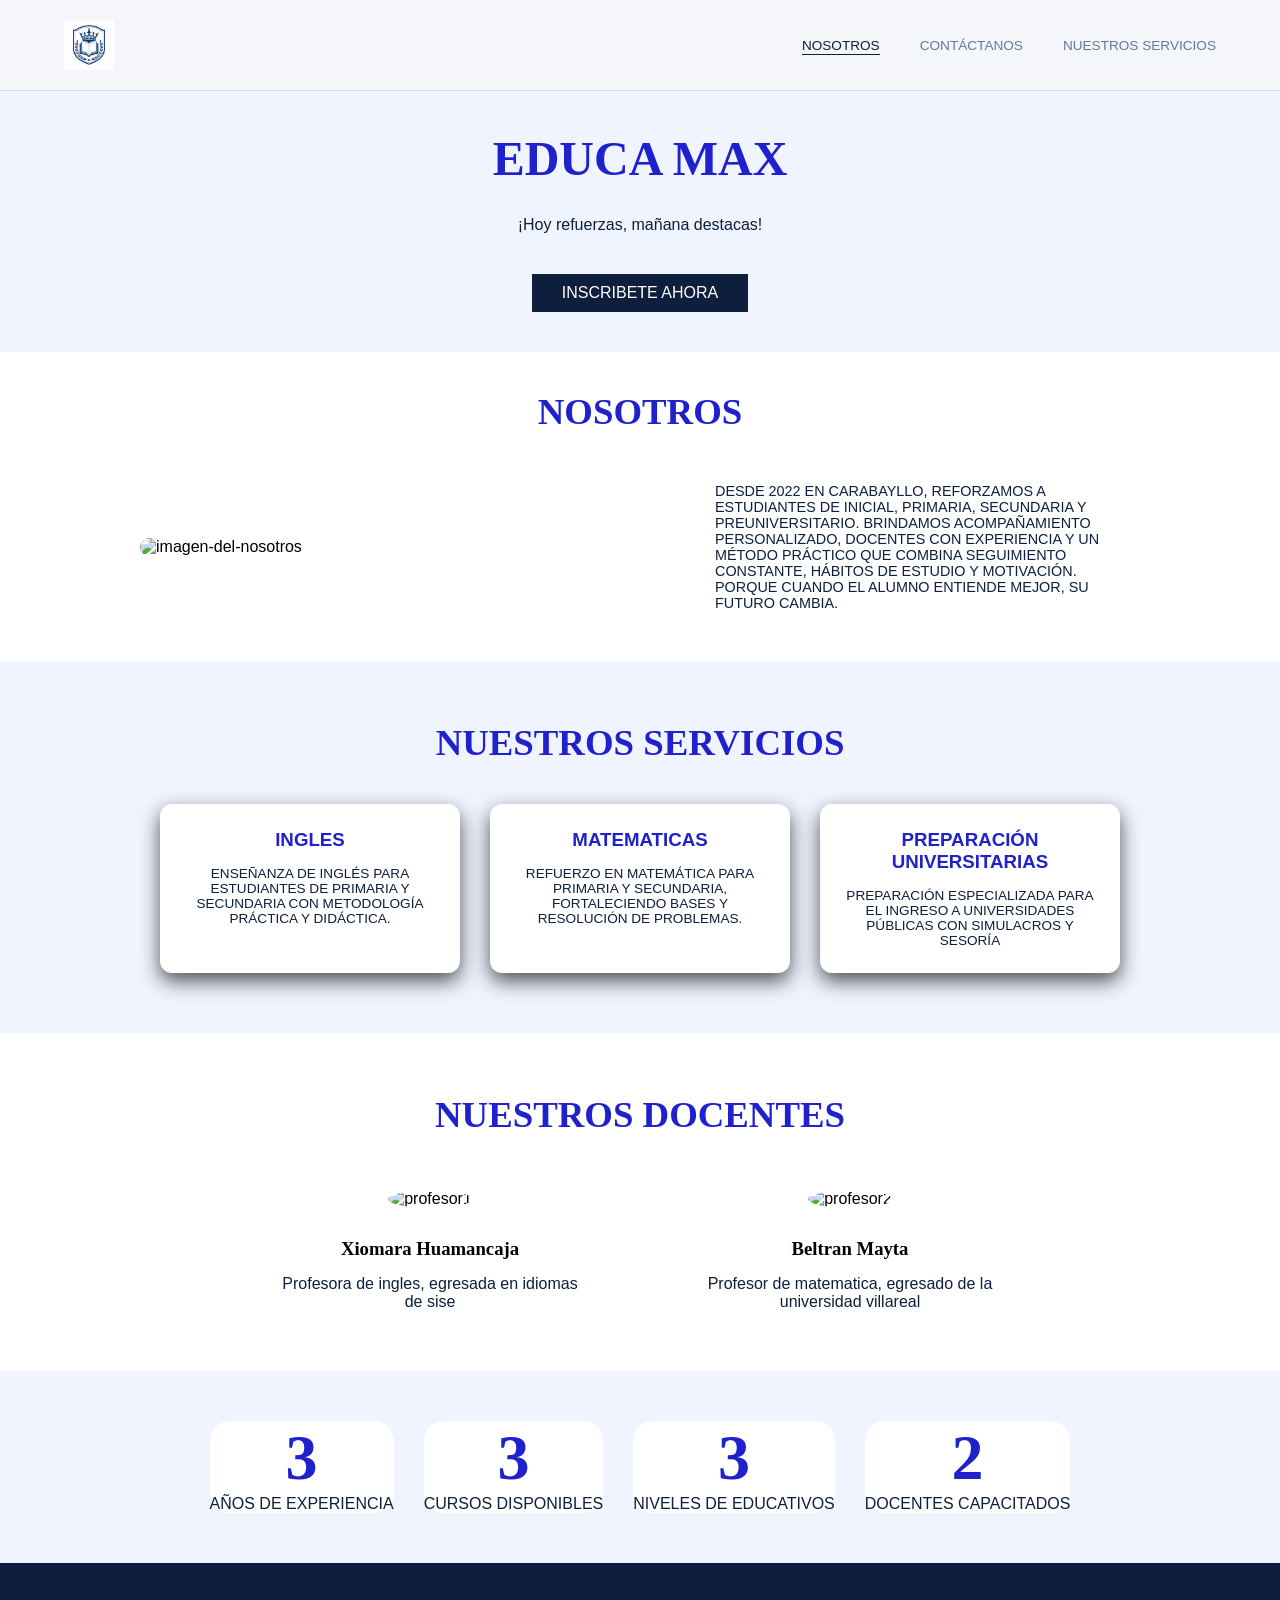
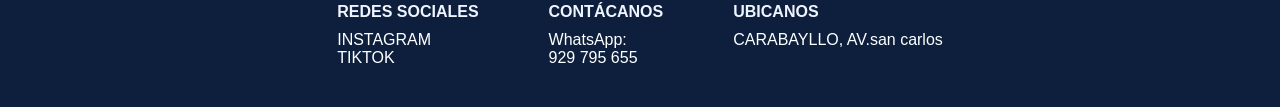
==== index.html @ 858d0cd1 "Add files via upload" ====
<!DOCTYPE html>
<html lang="en">

<head>
    <meta charset="UTF-8">
    <meta name="viewport" content="width=device-width, initial-scale=1.0">
    <title>Emprendimiento</title>
    <link rel="stylesheet" href="index.css">
</head>

<body>
    <nav class="navegador">
        <div class="logo">
            <img src="ChatGPT Image 6 may 2026, 01_27_05 p.m..png" alt="logo-del-nav">
        </div>

        <div class="textonav">
            <ul>
                <li ><a href="index.html" class="activo">NOSOTROS</a></li>
                <li><a href="contactanos.html">CONTÁCTANOS</a></li>
                <li><a href="#servicios">NUESTROS SERVICIOS</a></li>
            </ul>
        </div>
    </nav>
    <main>
        <section class="titulo">
            <h1> EDUCA MAX </h1>
            <p>¡Hoy refuerzas, mañana destacas! </p>
            <a  href="https://forms.gle/2cbBLd8AfE26QfZe9" target="_blank" class="btn-primario">INSCRIBETE AHORA</a>
        </section>

        <section class="nosotros">
            <h2>NOSOTROS</h2>
            <div class="contenido-nosotros">
                <div class="imagen">
                    <img src="Gemini_Generated_Image_fj6a4gfj6a4gfj6a.png" alt="imagen-del-nosotros">
                </div>
                <div class="texto">
                    <p> DESDE 2022 EN CARABAYLLO, REFORZAMOS A ESTUDIANTES DE
                        INICIAL, PRIMARIA, SECUNDARIA Y PREUNIVERSITARIO.
                        BRINDAMOS ACOMPAÑAMIENTO PERSONALIZADO, DOCENTES
                        CON EXPERIENCIA Y UN MÉTODO PRÁCTICO QUE COMBINA
                        SEGUIMIENTO CONSTANTE, HÁBITOS DE ESTUDIO Y
                        MOTIVACIÓN. PORQUE CUANDO EL ALUMNO ENTIENDE MEJOR, SU
                        FUTURO CAMBIA.
                    </p>
                </div>
            </div>
        </section>

        <section id="servicios">
            <h2> NUESTROS SERVICIOS</h2>

            <div class="cards">
                <div class="card">
                    <h3>INGLES</h3>
                    <p>ENSEÑANZA DE INGLÉS PARA ESTUDIANTES DE PRIMARIA Y SECUNDARIA CON METODOLOGÍA PRÁCTICA Y
                        DIDÁCTICA.
                    </p>

                </div>

                <div class="card">
                    <h3>MATEMATICAS</h3>
                    <p>REFUERZO EN MATEMÁTICA PARA PRIMARIA Y SECUNDARIA, FORTALECIENDO BASES Y RESOLUCIÓN DE PROBLEMAS.
                    </p>

                </div>

                <div class="card">
                    <h3>PREPARACIÓN UNIVERSITARIAS</h3>
                    <p>
                        PREPARACIÓN ESPECIALIZADA PARA EL INGRESO A UNIVERSIDADES PÚBLICAS CON SIMULACROS Y SESORÍA
                    </p>
                </div>

            </div>
        </section>

        <section id="docentes">
            <h2>NUESTROS DOCENTES</h2>
            <div class="cuadros">
                <div class="profe">

                    <img src="Gemini_Generated_Image_xz8tyxxz8tyxxz8t.png
                    " alt="profesor1">
                    <h3>Xiomara Huamancaja</h3>
                    <P> Profesora de ingles, egresada en idiomas de sise</P>
                </div>

                <div class="profe">

                    <img src="Gemini_Generated_Image_eztgezeztgezeztg.png" alt="profesor2">
                    <h3> Beltran Mayta </h3>
                    <p> Profesor de matematica, egresado de la universidad villareal</p>
                </div>
            </div>
        </section>

        <section class="call-action">
            <div class="llamado">
                <h2> 3 </h2>
                <p>
                    AÑOS DE EXPERIENCIA
                </p>
            </div>
            <div class="llamado">
                <h2>3 </h2>
                <p>
                    CURSOS DISPONIBLES
                </p>
            </div>
            <div class="llamado">
                <h2>3</h2>
                <p>
                    NIVELES DE EDUCATIVOS
                </p>
            </div>
            <div class="llamado">
                <h2>2 </h2>
                <p>
                    DOCENTES CAPACITADOS
                </p>
            </div>
        </section>
    </main>

    <footer>
        <div class="colum">
            <h4>REDES SOCIALES</h4>
            <ul>
                <li> <a href="">INSTAGRAM</a></li>
                <li> <a href=""> TIKTOK</a></li>
            </ul>
        </div>

        <div class="colum">
            <h4>CONTÁCANOS</h4>
            <p> WhatsApp:</p>
            <a href="https://wa.me/51929795655"> 929 795 655</a>
        </div>

        <div class="colum">
            <h4>UBICANOS</h4>
            <p>CARABAYLLO, AV.san carlos</p>
        </div>

    </footer>
</body>

</html>
---- index.css ----
:root {
    --color-primario: #1f21cc;
    --color-texto: #0d1f3c;
    --color-fondo-general: #ffffff;
    --color-fondo-alterno: #f0f4ff;
    --tamaño-titulo-seccion: 2.3rem;
    --fuente-titulo: 'Cormorant Garamond', serif;
    --fuente-cuerpo: 'DM Sans', sans-serif;
}

* {
    margin: 0;
    padding: 0;
    box-sizing: border-box;
}

body {
    background-color: var(--color-fondo-general);
    font-family: 'Segoe UI', Tahoma, Geneva, Verdana, sans-serif;

}

/* ============================================================
   NAVEGACIÓN
   ============================================================ */
.navegador {
    display: flex;
    align-items: center;
    justify-content: space-between;
    padding: 1.25rem 4rem;
    border-bottom: 1px solid #d0d9e8;
    background-color: #f4f6f9;
}

.logo img {

    height: 50px;
    width: auto;
    display: block;
}

.textonav ul {
    display: flex;
    gap: 2.5rem;
    list-style: none;
}

.textonav a {
    text-decoration: none;
    color: #6278a0;
    font-size: 0.85rem;
    font-family: var(--fuente-cuerpo);
    font-weight: 400;
}

.textonav a::after {
    content: '';
    display: block;
    height: 1px;
    background-color: var(--color-texto);
    width: 0;
    transition: width 0.3s ease;
}

.textonav a:hover::after {
    width: 100%;
}

.textonav a.activo {
    color: var(--color-texto);
}

.textonav a.activo::after {
    width: 100%;
}

/* ============================================================
   titulo:educamax
   ============================================================ */
.titulo {
    display: flex;
    flex-direction: column;
    align-items: center;
    text-align: center;
    padding: 40px 10px;
    background-color: var(--color-fondo-alterno);


}

.titulo h1 {
    color: var(--color-primario);
    font-family: var(--fuente-titulo);
    text-align: center;
    margin-bottom: 20px;
    font-size: 3rem;

}

.titulo p {
    text-align: center;
    color: var(--color-texto);
    padding: 10px;
    font-family: var(--fuente-cuerpo);
}


.btn-primario {
    margin-top: 30px;
    text-decoration: none;
    padding: 10px 30px;
    border: none;
    color: rgb(255, 255, 255);
    background-color: #0d1f3c;
    cursor: pointer;
    transition: all 0.3s ease;
}

.btn-primario:hover {
    background: transparent;
    color: var(--color-texto);
    border: 1px solid var(--color-texto);
}


/* ============================================================
   seccion: nosotros
   ============================================================ */
.nosotros h2 {
    color: var(--color-primario);
    font-size: var(--tamaño-titulo-seccion);
    text-align: center;
    font-family: var(--fuente-titulo);
    margin-top: 3%;
}

.contenido-nosotros {
    display: flex;
    align-items: center;
    justify-content: space-between;
    gap: 15%;
    padding: 50px;
    max-width: 1100px;
    margin: 0 auto;
}

.imagen {
    flex: 1;
}

.imagen img {
    width: 100%;
    height: auto;
    max-height: 450px;
    object-fit: cover;
    border-radius: 10px;
}

.texto {
    flex: 1;
    font-family: 'DM Sans', sans-serif;
}



.texto p {
    font-size: 1rem;
    font-family: 'DM Sans', sans-serif;
    font-size: 0.9rem;
    color: var(--color-texto);

}

@media (max-width:768px) {
    .contenido-nosotros {
        flex-direction: column;
        margin-top: auto;
    }

    .texto {
        margin-top: 40px;
    }

}

/* ============================================================
   cartas
   ============================================================ */
#servicios {
    padding: 60px 40px;
    text-align: center;
    background-color: var(--color-fondo-alterno);

}

#servicios h2 {
    color: var(--color-primario);
    font-size: var(--tamaño-titulo-seccion);
    font-family: var(--fuente-titulo);
}

.cards {
    display: flex;
    gap: 30px;
    justify-content: center;
    margin-top: 40px;
}

.card {
    background-color: var(--color-fondo-general);
    width: 300px;
    padding: 25px;
    border-radius: 12px;
    box-shadow: 0 8px 20px rgba(0, 0, 0, 0.671);
    transition: transform 0.3s;
}

.card:hover {
    transform: translateY(-10px);
}

.card h3 {
    color: var(--color-primario);
    margin-bottom: 15px;
}

.card p {
    color: var(--color-texto);
    font-size: 0.85rem;
}

/* ============================================================
   profesores
   ============================================================ */
#docentes {

    text-align: center;
    padding: 60px 40px;
}

#docentes h2 {
    color: var(--color-primario);
    font-size: var(--tamaño-titulo-seccion);
    font-family: var(--fuente-titulo);
}

.cuadros {
    display: flex;
    justify-content: center;
    text-align: center;
    margin-top: 2%;
    gap: 10%;
}

.profe {
    text-align: center;
    width: 300px;
}

.profe h3 {
    border-radius: 20px;
    font-family: var(--fuente-titulo);
    margin-top: 30px;
}

.profe img {
    border-radius: 50%;
    width: 300px;
    height: 300px;
    object-fit: cover;
    margin-top: 30px;
}

.profe p {
    color: var(--color-texto);
    margin-top: 15px;
    text-align: center;
    font-family: var(--fuente-cuerpo);
}

/* ============================================================
   call action
   ============================================================ */

.call-action {
    display: flex;
    justify-content: center;
    gap: 30px;
    text-align: center;
    background-color: var(--color-fondo-alterno);
    padding: 50PX;
}

.llamado {
    background-color: var(--color-fondo-general);
    border-radius: 20px;
}

.llamado h2 {
    color: var(--color-primario);
    font-size: 4rem;
    font-family: var(--fuente-titulo);
}

.llamado p {
    color: var(--color-texto);
    font-family: var(--fuente-cuerpo);
}

/* ============================================================
   footer
   ============================================================ */

footer {
    display: flex;
    gap: 50px;
    justify-content: center;
    background-color: #0d1f3c;
    padding: 30px;

}

.colum {
    margin: 10px;
}

.colum h4 {
    margin-bottom: 10px;
    color: var(--color-fondo-alterno);
}

.colum a {
    text-decoration: none;
    color: white;
}

.colum ul {
    list-style: none;
}

.colum p {
    color: white;
}



/* ============================================================
   responsive
   ============================================================ */
@media(max-width:768px) {
    .cards {
        flex-direction: column;
    }

    .card {
        width: 100%;

    }

    .navegador {
        flex-direction: column;

    }

    .textonav ul {
        flex-direction: column;
        text-align: center;
        padding: 10px;
        gap: 1.5rem;
    }

    .cuadros {
        flex-direction: column;
    }

}
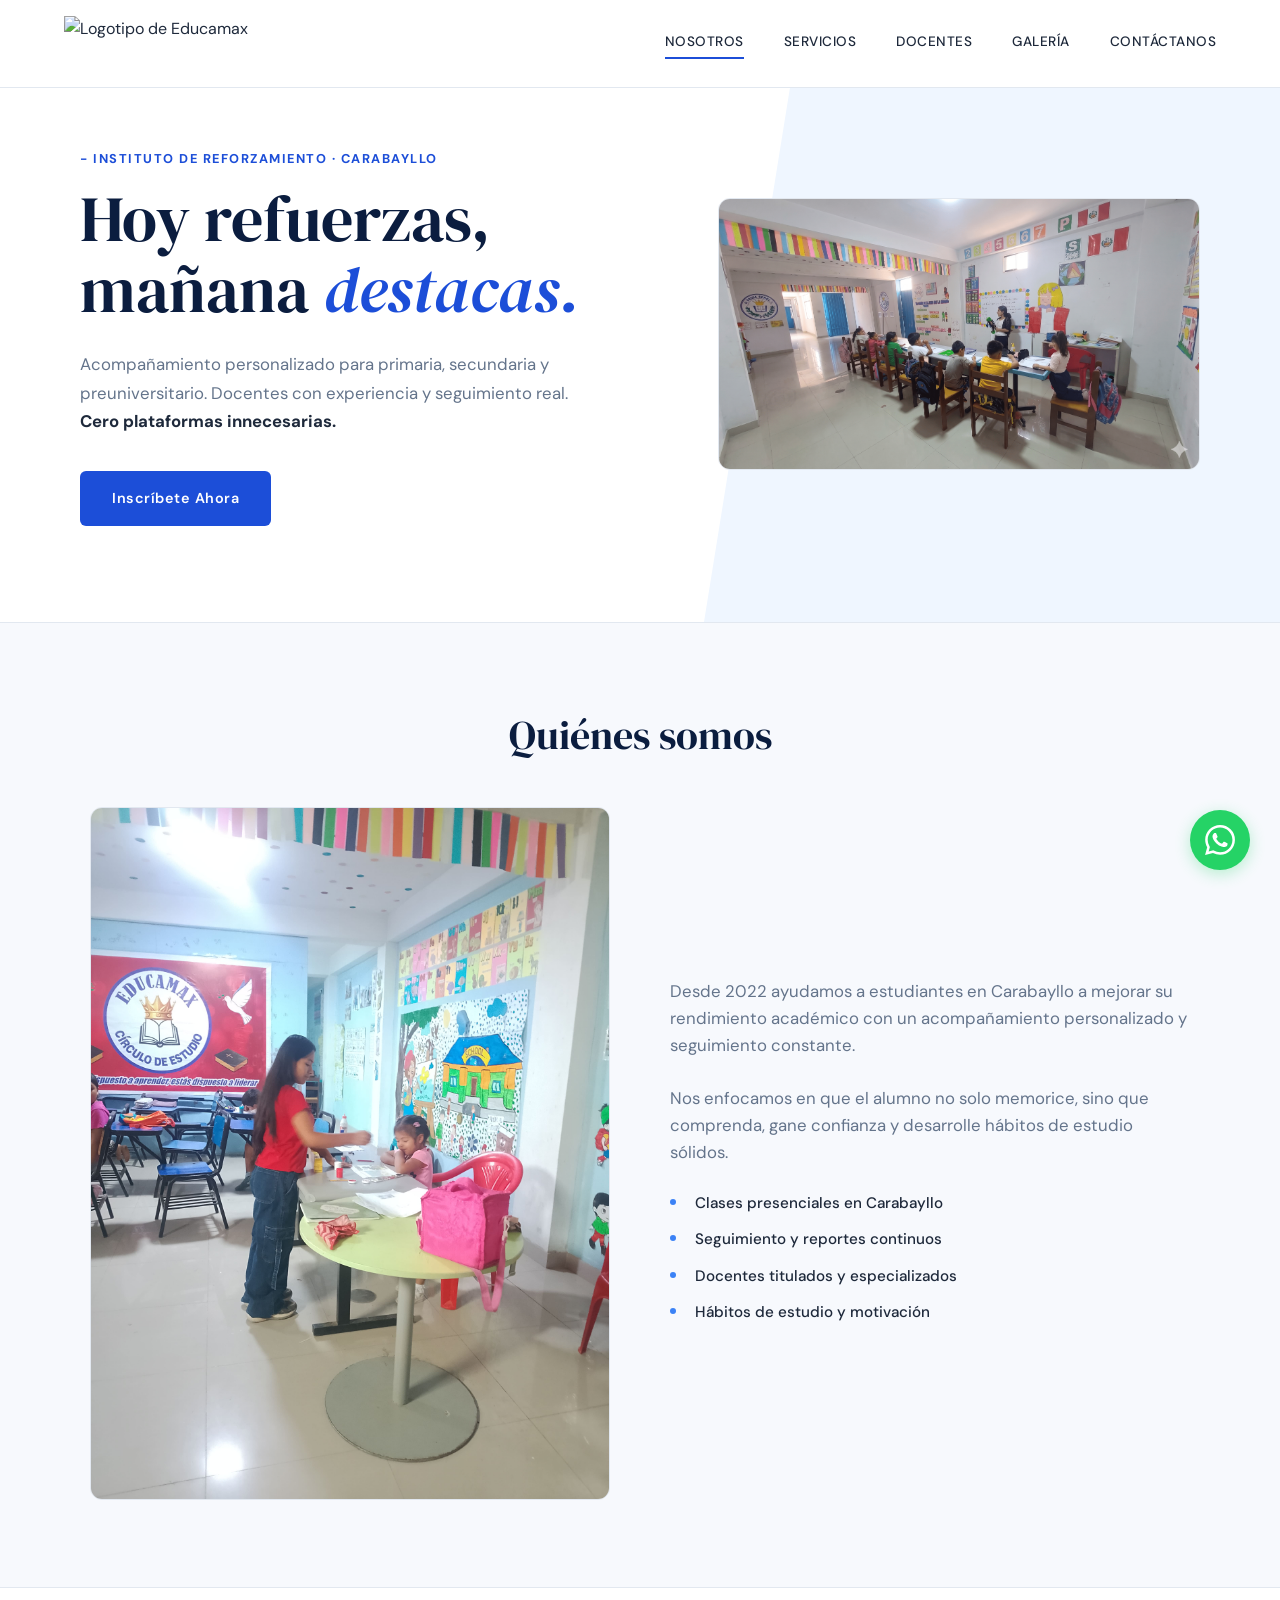
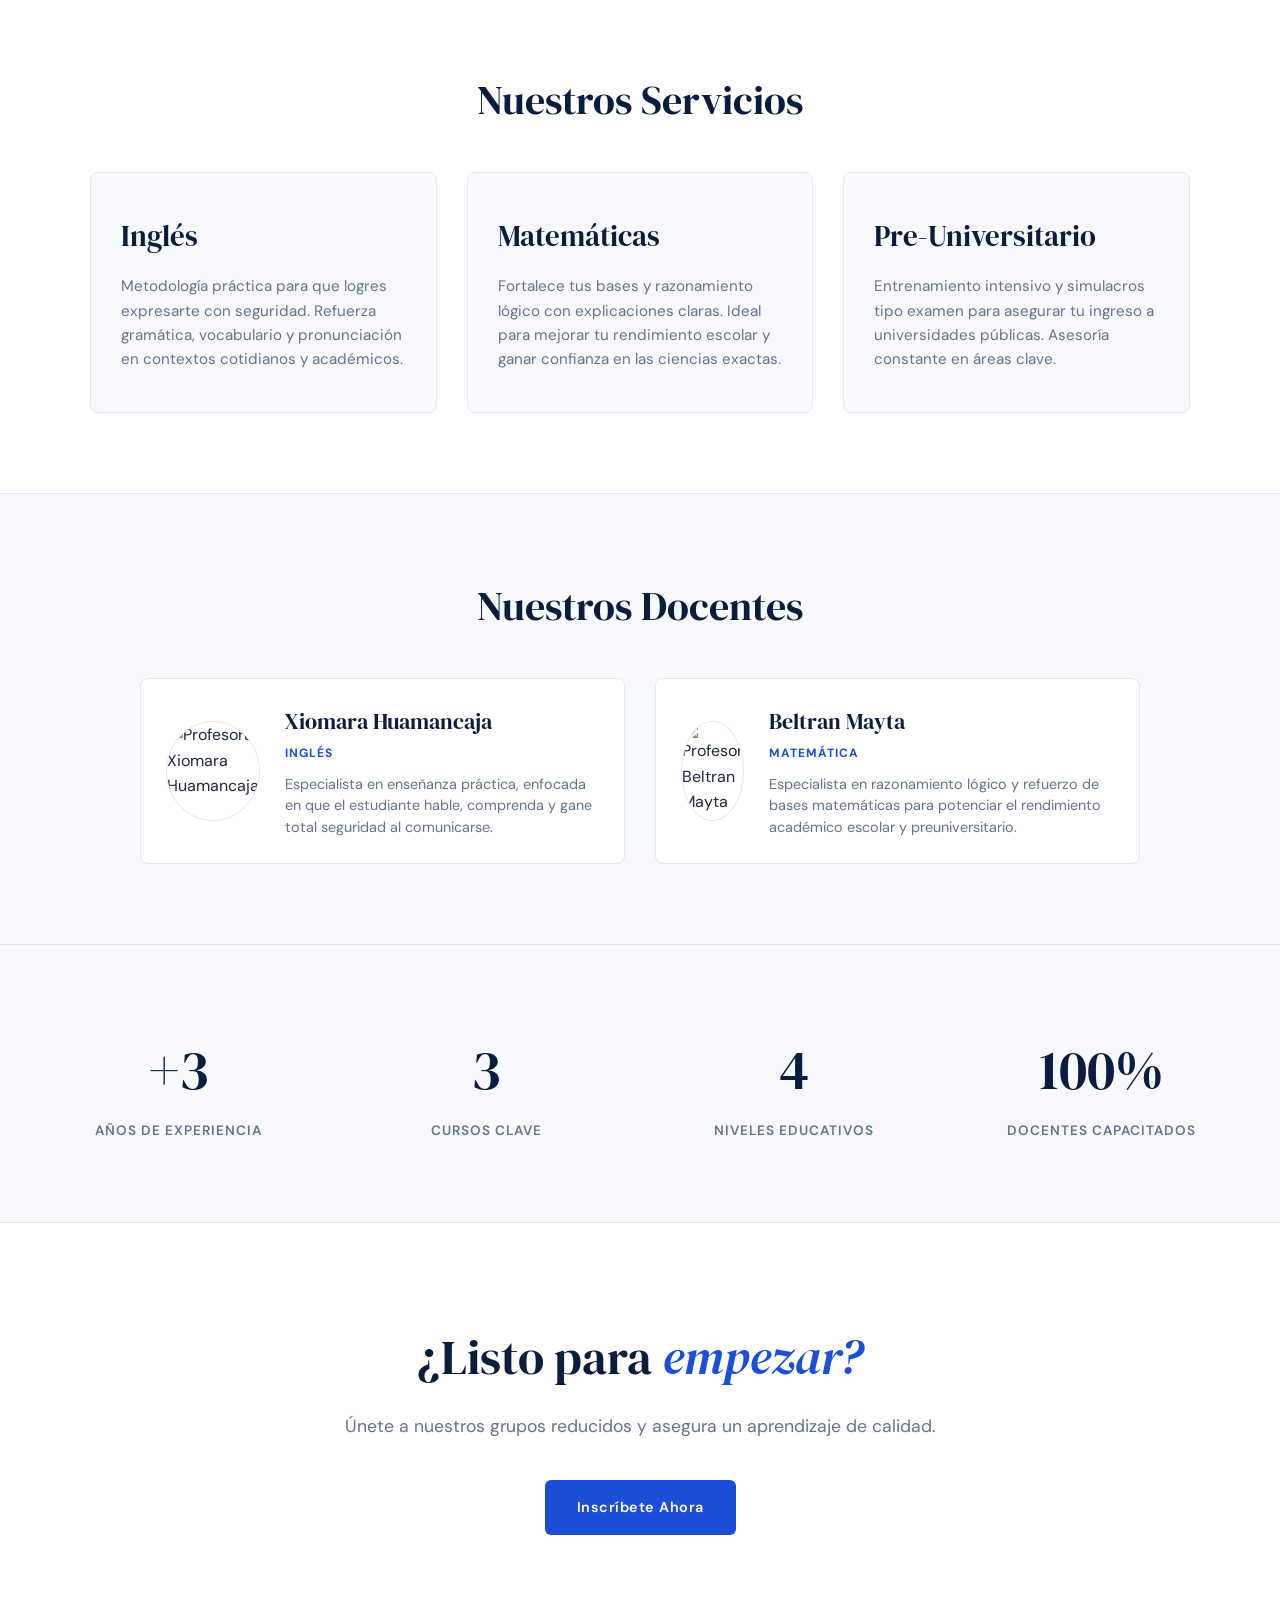
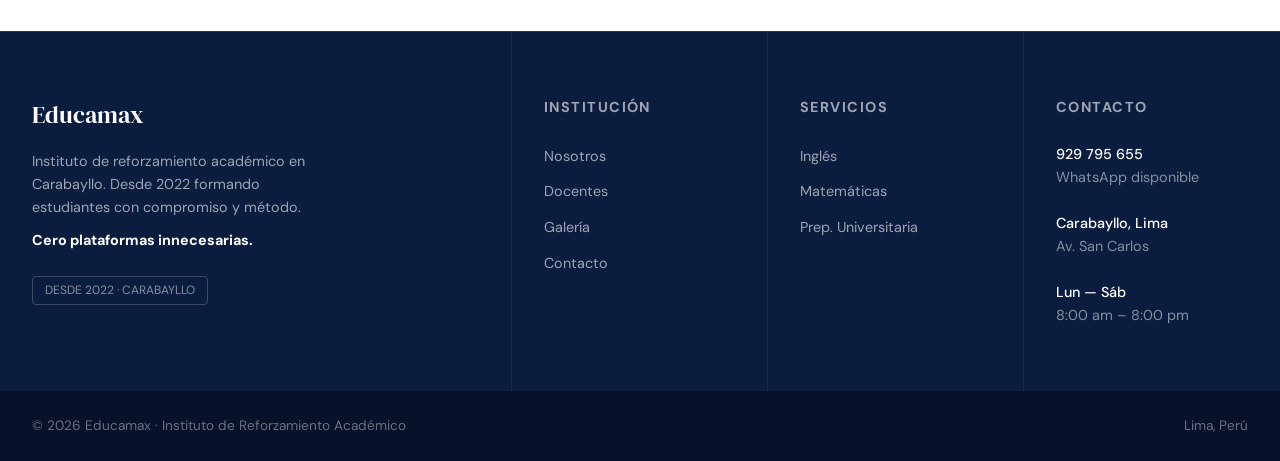
==== commit a125837e: "Add files via upload" ====
--- a/index.html
+++ b/index.html
@@ -1,151 +1,200 @@
 <!DOCTYPE html>
-<html lang="en">
+<html lang="es">
 
 <head>
     <meta charset="UTF-8">
     <meta name="viewport" content="width=device-width, initial-scale=1.0">
-    <title>Emprendimiento</title>
+    <title>Refuerzo Académico en Carabayllo | EDUCAMAX</title>
+    <meta name="description" content="Centro de refuerzo académico en Carabayllo. Clases de Inglés, Matemática y Preparación Universitaria. Cero plataformas innecesarias.">
+    
+    <!-- Google Fonts: DM Serif Display & DM Sans -->
+    <link rel="preconnect" href="https://fonts.googleapis.com">
+    <link rel="preconnect" href="https://fonts.gstatic.com" crossorigin>
+    <link href="https://fonts.googleapis.com/css2?family=DM+Sans:wght@300;400;500;700&family=DM+Serif+Display&display=swap" rel="stylesheet">
+    
     <link rel="stylesheet" href="index.css">
 </head>
 
 <body>
+    <!-- NAVEGADOR UNIFICADO -->
     <nav class="navegador">
         <div class="logo">
-            <img src="ChatGPT Image 6 may 2026, 01_27_05 p.m..png" alt="logo-del-nav">
-        </div>
-
+            <img src="logo.png" alt="Logotipo de Educamax">
+        </div>
         <div class="textonav">
             <ul>
-                <li ><a href="index.html" class="activo">NOSOTROS</a></li>
+                <li><a href="index.html" class="activo">NOSOTROS</a></li>
+                <li><a href="servicios.html">SERVICIOS</a></li>
+                <li><a href="#profesores">DOCENTES</a></li>
+                <li><a href="galeria.html">GALERÍA</a></li>
                 <li><a href="contactanos.html">CONTÁCTANOS</a></li>
-                <li><a href="#servicios">NUESTROS SERVICIOS</a></li>
             </ul>
         </div>
     </nav>
+    
     <main>
-        <section class="titulo">
-            <h1> EDUCA MAX </h1>
-            <p>¡Hoy refuerzas, mañana destacas! </p>
-            <a  href="https://forms.gle/2cbBLd8AfE26QfZe9" target="_blank" class="btn-primario">INSCRIBETE AHORA</a>
-        </section>
-
+        <!-- HERO PRINCIPAL -->
+        <header class="page-hero">
+            <div class="contenedor-completo">
+                <div class="contenedor-inicial">
+                    <div class="titulo-inicial">
+                        <p class="etiqueta">- INSTITUTO DE REFORZAMIENTO · CARABAYLLO</p>
+                        <h1>Hoy refuerzas,<br> mañana <em>destacas.</em></h1>
+                        <p class="descripcion">
+                            Acompañamiento personalizado para primaria, secundaria y preuniversitario. 
+                            Docentes con experiencia y seguimiento real. <strong>Cero plataformas innecesarias.</strong>
+                        </p>
+                        <a href="https://forms.gle/BUqUn4tyPVAYPRiF9" class="btn-flat" target="_blank">Inscríbete Ahora</a>
+                    </div>
+                    <div class="baner">
+                        <img src="img_inicio.png" alt="Estudiantes en el instituto Educamax">
+                    </div>
+                </div>
+            </div>
+        </header>
+
+        <!-- SECCIÓN: NOSOTROS -->
         <section class="nosotros">
-            <h2>NOSOTROS</h2>
+            <h2>Quiénes somos</h2>
             <div class="contenido-nosotros">
                 <div class="imagen">
-                    <img src="Gemini_Generated_Image_fj6a4gfj6a4gfj6a.png" alt="imagen-del-nosotros">
+                    <img src="imagen_nosotros.jpg" alt="Instalaciones de Educamax">
                 </div>
                 <div class="texto">
-                    <p> DESDE 2022 EN CARABAYLLO, REFORZAMOS A ESTUDIANTES DE
-                        INICIAL, PRIMARIA, SECUNDARIA Y PREUNIVERSITARIO.
-                        BRINDAMOS ACOMPAÑAMIENTO PERSONALIZADO, DOCENTES
-                        CON EXPERIENCIA Y UN MÉTODO PRÁCTICO QUE COMBINA
-                        SEGUIMIENTO CONSTANTE, HÁBITOS DE ESTUDIO Y
-                        MOTIVACIÓN. PORQUE CUANDO EL ALUMNO ENTIENDE MEJOR, SU
-                        FUTURO CAMBIA.
+                    <p>
+                        Desde 2022 ayudamos a estudiantes en Carabayllo a mejorar su rendimiento académico con un acompañamiento personalizado y seguimiento constante.
+                        <br><br>
+                        Nos enfocamos en que el alumno no solo memorice, sino que comprenda, gane confianza y desarrolle hábitos de estudio sólidos.
                     </p>
-                </div>
-            </div>
-        </section>
-
+                    <ul class="lista-beneficios">
+                        <li>Clases presenciales en Carabayllo</li>
+                        <li>Seguimiento y reportes continuos</li>
+                        <li>Docentes titulados y especializados</li>
+                        <li>Hábitos de estudio y motivación</li>
+                    </ul>
+                </div>
+            </div>
+        </section>
+
+        <!-- SECCIÓN: RESUMEN DE SERVICIOS -->
         <section id="servicios">
-            <h2> NUESTROS SERVICIOS</h2>
-
+            <h2>Nuestros Servicios</h2>
             <div class="cards">
                 <div class="card">
-                    <h3>INGLES</h3>
-                    <p>ENSEÑANZA DE INGLÉS PARA ESTUDIANTES DE PRIMARIA Y SECUNDARIA CON METODOLOGÍA PRÁCTICA Y
-                        DIDÁCTICA.
-                    </p>
-
-                </div>
-
+                    <h3>Inglés</h3>
+                    <p>Metodología práctica para que logres expresarte con seguridad. Refuerza gramática, vocabulario y pronunciación en contextos cotidianos y académicos.</p>
+                </div>
                 <div class="card">
-                    <h3>MATEMATICAS</h3>
-                    <p>REFUERZO EN MATEMÁTICA PARA PRIMARIA Y SECUNDARIA, FORTALECIENDO BASES Y RESOLUCIÓN DE PROBLEMAS.
-                    </p>
-
-                </div>
-
+                    <h3>Matemáticas</h3>
+                    <p>Fortalece tus bases y razonamiento lógico con explicaciones claras. Ideal para mejorar tu rendimiento escolar y ganar confianza en las ciencias exactas.</p>
+                </div>
                 <div class="card">
-                    <h3>PREPARACIÓN UNIVERSITARIAS</h3>
-                    <p>
-                        PREPARACIÓN ESPECIALIZADA PARA EL INGRESO A UNIVERSIDADES PÚBLICAS CON SIMULACROS Y SESORÍA
-                    </p>
-                </div>
-
-            </div>
-        </section>
-
-        <section id="docentes">
-            <h2>NUESTROS DOCENTES</h2>
-            <div class="cuadros">
-                <div class="profe">
-
-                    <img src="Gemini_Generated_Image_xz8tyxxz8tyxxz8t.png
-                    " alt="profesor1">
-                    <h3>Xiomara Huamancaja</h3>
-                    <P> Profesora de ingles, egresada en idiomas de sise</P>
-                </div>
-
-                <div class="profe">
-
-                    <img src="Gemini_Generated_Image_eztgezeztgezeztg.png" alt="profesor2">
-                    <h3> Beltran Mayta </h3>
-                    <p> Profesor de matematica, egresado de la universidad villareal</p>
-                </div>
-            </div>
-        </section>
-
-        <section class="call-action">
-            <div class="llamado">
-                <h2> 3 </h2>
-                <p>
-                    AÑOS DE EXPERIENCIA
-                </p>
-            </div>
-            <div class="llamado">
-                <h2>3 </h2>
-                <p>
-                    CURSOS DISPONIBLES
-                </p>
+                    <h3>Pre-Universitario</h3>
+                    <p>Entrenamiento intensivo y simulacros tipo examen para asegurar tu ingreso a universidades públicas. Asesoría constante en áreas clave.</p>
+                </div>
+            </div>
+        </section>
+
+        <!-- SECCIÓN: PROFESORES -->
+        <section id="profesores">
+            <div class="prof-entero">
+                <h2>Nuestros Docentes</h2>
+                <div class="cuadros">
+                    <div class="profe">
+                        <img src="Gemini_Generated_Image_xz8tyxxz8tyxxz8t.png" alt="Profesora Xiomara Huamancaja">
+                        <div class="profe-info">
+                            <h3>Xiomara Huamancaja</h3>
+                            <h5>INGLÉS</h5>
+                            <p>Especialista en enseñanza práctica, enfocada en que el estudiante hable, comprenda y gane total seguridad al comunicarse.</p>
+                        </div>
+                    </div>
+                    <div class="profe">
+                        <img src="Gemini_Generated_Image_eztgezeztgezeztg.png" alt="Profesor Beltran Mayta">
+                        <div class="profe-info">
+                            <h3>Beltran Mayta</h3>
+                            <h5>MATEMÁTICA</h5>
+                            <p>Especialista en razonamiento lógico y refuerzo de bases matemáticas para potenciar el rendimiento académico escolar y preuniversitario.</p>
+                        </div>
+                    </div>
+                </div>
+            </div>
+        </section>
+
+        <!-- ESTADÍSTICAS -->
+        <section class="estadisticas">
+            <div class="llamado">
+                <h2>+3</h2>
+                <p>AÑOS DE EXPERIENCIA</p>
             </div>
             <div class="llamado">
                 <h2>3</h2>
-                <p>
-                    NIVELES DE EDUCATIVOS
-                </p>
-            </div>
-            <div class="llamado">
-                <h2>2 </h2>
-                <p>
-                    DOCENTES CAPACITADOS
-                </p>
-            </div>
+                <p>CURSOS CLAVE</p>
+            </div>
+            <div class="llamado">
+                <h2>4</h2>
+                <p>NIVELES EDUCATIVOS</p>
+            </div>
+            <div class="llamado">
+                <h2>100%</h2>
+                <p>DOCENTES CAPACITADOS</p>
+            </div>
+        </section>
+
+        <!-- CTA FINAL UNIFICADO -->
+        <section class="cta">
+            <h2>¿Listo para <em>empezar?</em></h2>
+            <p>Únete a nuestros grupos reducidos y asegura un aprendizaje de calidad.</p>
+            <a href="https://forms.gle/BUqUn4tyPVAYPRiF9" class="btn-flat" target="_blank">Inscríbete Ahora</a>
         </section>
     </main>
 
+    <!-- FOOTER UNIFICADO -->
     <footer>
-        <div class="colum">
-            <h4>REDES SOCIALES</h4>
-            <ul>
-                <li> <a href="">INSTAGRAM</a></li>
-                <li> <a href=""> TIKTOK</a></li>
+        <div class="ft-col">
+            <span class="ft-logo">Educamax</span>
+            <p class="ft-desc">Instituto de reforzamiento académico en Carabayllo. Desde 2022 formando estudiantes con compromiso y método. <strong>Cero plataformas innecesarias.</strong></p>
+            <span class="ft-badge">Desde 2022 · Carabayllo</span>
+        </div>
+        <div class="ft-col">
+            <p class="ft-heading">Institución</p>
+            <ul class="ft-list">
+                <li><a href="index.html">Nosotros</a></li>
+                <li><a href="index.html#profesores">Docentes</a></li>
+                <li><a href="galeria.html">Galería</a></li>
+                <li><a href="contactanos.html">Contacto</a></li>
             </ul>
         </div>
-
-        <div class="colum">
-            <h4>CONTÁCANOS</h4>
-            <p> WhatsApp:</p>
-            <a href="https://wa.me/51929795655"> 929 795 655</a>
-        </div>
-
-        <div class="colum">
-            <h4>UBICANOS</h4>
-            <p>CARABAYLLO, AV.san carlos</p>
-        </div>
-
+        <div class="ft-col">
+            <p class="ft-heading">Servicios</p>
+            <ul class="ft-list">
+                <li><a href="servicios.html">Inglés</a></li>
+                <li><a href="servicios.html">Matemáticas</a></li>
+                <li><a href="servicios.html">Prep. Universitaria</a></li>
+            </ul>
+        </div>
+        <div class="ft-col">
+            <p class="ft-heading">Contacto</p>
+            <div class="ft-contact">
+                <strong>929 795 655</strong>
+                WhatsApp disponible<br><br>
+                <strong>Carabayllo, Lima</strong>
+                Av. San Carlos<br><br>
+                <strong>Lun — Sáb</strong>
+                8:00 am – 8:00 pm
+            </div>
+        </div>
     </footer>
+    <div class="ft-bottom">
+        <span>© 2026 Educamax · Instituto de Reforzamiento Académico</span>
+        <span>Lima, Perú</span>
+    </div>
+
+    <!-- BOTÓN FLOTANTE WHATSAPP UNIFICADO -->
+    <a href="https://wa.me/51929795655" class="btn-whatsapp" target="_blank" rel="noopener noreferrer">
+        <svg viewBox="0 0 24 24" width="30" height="30" fill="white">
+            <path d="M17.472 14.382c-.297-.149-1.758-.867-2.03-.967-.273-.099-.471-.148-.67.15-.197.297-.767.966-.94 1.164-.173.199-.347.223-.644.075-.297-.15-1.255-.463-2.39-1.475-.883-.788-1.48-1.761-1.653-2.059-.173-.297-.018-.458.13-.606.134-.133.298-.347.446-.52.149-.174.198-.298.298-.497.099-.198.05-.371-.025-.52-.075-.149-.669-1.612-.916-2.207-.242-.579-.487-.5-.669-.51a12.8 12.8 0 0 0-.57-.01c-.198 0-.52.074-.792.372-.272.297-1.04 1.016-1.04 2.479 0 1.462 1.065 2.875 1.213 3.074.149.198 2.096 3.2 5.077 4.487.709.306 1.262.489 1.694.625.712.227 1.36.195 1.871.118.571-.085 1.758-.719 2.006-1.413.248-.694.248-1.289.173-1.413-.074-.124-.272-.198-.57-.347m-5.421 7.403h-.004a9.87 9.87 0 0 1-5.031-1.378l-.361-.214-3.741.982.998-3.648-.235-.374a9.86 9.86 0 0 1-1.51-5.26c.001-5.45 4.436-9.884 9.888-9.884 2.64 0 5.122 1.03 6.988 2.898a9.825 9.825 0 0 1 2.893 6.994c-.003 5.45-4.437 9.884-9.885 9.884m8.413-18.297A11.815 11.815 0 0 0 12.05 0C5.495 0 .16 5.335.157 11.892c0 2.096.547 4.142 1.588 5.945L.057 24l6.305-1.654a11.882 11.882 0 0 0 5.683 1.448h.005c6.554 0 11.89-5.335 11.893-11.893a11.821 11.821 0 0 0-3.48-8.413Z"/>
+        </svg>
+    </a>
 </body>
 
 </html>
--- a/index.css
+++ b/index.css
@@ -1,40 +1,78 @@
+/* ============================================================
+   VARIABLES GLOBALES UNIFICADAS (MINIMALISTA Y MATE)
+   ============================================================ */
 :root {
-    --color-primario: #1f21cc;
-    --color-texto: #0d1f3c;
-    --color-fondo-general: #ffffff;
-    --color-fondo-alterno: #f0f4ff;
-    --tamaño-titulo-seccion: 2.3rem;
-    --fuente-titulo: 'Cormorant Garamond', serif;
-    --fuente-cuerpo: 'DM Sans', sans-serif;
-}
-
-* {
+    --azul-900: #0B1D3F;
+    --azul-800: #102B5C;
+    --azul-700: #1C3F7A;
+    --azul-600: #1C4ED8;
+    --azul-400: #3B82F6;
+    --azul-200: #BFDBFE;
+    --azul-100: #DBEAFE;
+    --azul-50:  #EFF6FF;
+    --blanco:   #FFFFFF;
+    --fondo:    #F7F9FD;
+    --borde:    #E2E8F0;
+    --texto:    #1E293B;
+    --medio:    #64748B;
+    --suave:    #94A3B8;
+    --ft: 'DM Serif Display', serif;
+    --fb: 'DM Sans', sans-serif;
+}
+
+/* ============================================================
+   RESET & BASE
+   ============================================================ */
+*, *::before, *::after {
     margin: 0;
     padding: 0;
     box-sizing: border-box;
 }
 
+html {
+    scroll-behavior: smooth;
+}
+
 body {
-    background-color: var(--color-fondo-general);
-    font-family: 'Segoe UI', Tahoma, Geneva, Verdana, sans-serif;
-
-}
-
-/* ============================================================
-   NAVEGACIÓN
+    font-family: var(--fb);
+    background-color: var(--fondo);
+    color: var(--texto);
+    line-height: 1.6;
+    padding-top: 85px; /* Compensa nav fijo */
+}
+
+section {
+    padding: 80px 20px;
+}
+
+h2 {
+    color: var(--azul-900);
+    font-size: 2.5rem;
+    font-family: var(--ft);
+    font-weight: 400;
+    text-align: center;
+    margin-bottom: 40px;
+}
+
+/* ============================================================
+   NAVEGACIÓN UNIFICADA
    ============================================================ */
 .navegador {
     display: flex;
     align-items: center;
     justify-content: space-between;
-    padding: 1.25rem 4rem;
-    border-bottom: 1px solid #d0d9e8;
-    background-color: #f4f6f9;
+    padding: 1rem 4rem;
+    background-color: var(--blanco);
+    border-bottom: 1px solid var(--borde);
+    position: fixed;
+    top: 0;
+    left: 0;
+    width: 100%;
+    z-index: 1000;
 }
 
 .logo img {
-
-    height: 50px;
+    height: 55px;
     width: auto;
     display: block;
 }
@@ -47,99 +85,145 @@
 
 .textonav a {
     text-decoration: none;
-    color: #6278a0;
+    color: var(--texto);
     font-size: 0.85rem;
-    font-family: var(--fuente-cuerpo);
-    font-weight: 400;
+    font-weight: 500;
+    letter-spacing: 0.5px;
 }
 
 .textonav a::after {
     content: '';
     display: block;
-    height: 1px;
-    background-color: var(--color-texto);
+    height: 2px;
+    background-color: var(--azul-600);
     width: 0;
     transition: width 0.3s ease;
-}
-
-.textonav a:hover::after {
-    width: 100%;
-}
-
-.textonav a.activo {
-    color: var(--color-texto);
-}
-
+    margin-top: 4px;
+}
+
+.textonav a:hover::after,
 .textonav a.activo::after {
     width: 100%;
 }
 
 /* ============================================================
-   titulo:educamax
-   ============================================================ */
-.titulo {
+   HERO / INICIO
+   ============================================================ */
+.page-hero {
+    padding: 4rem 0 6rem 0;
+    background: var(--blanco);
+    border-bottom: 1px solid var(--borde);
+    position: relative;
+    overflow: hidden;
+}
+
+.page-hero::before {
+    content: '';
+    position: absolute;
+    top: 0;
+    right: 0;
+    width: 45%;
+    height: 100%;
+    background: var(--azul-50);
+    clip-path: polygon(15% 0, 100% 0, 100% 100%, 0% 100%);
+    z-index: 0;
+}
+
+.contenedor-completo {
+    position: relative;
+    z-index: 1;
+}
+
+.contenedor-inicial {
     display: flex;
-    flex-direction: column;
     align-items: center;
-    text-align: center;
-    padding: 40px 10px;
-    background-color: var(--color-fondo-alterno);
-
-
-}
-
-.titulo h1 {
-    color: var(--color-primario);
-    font-family: var(--fuente-titulo);
-    text-align: center;
-    margin-bottom: 20px;
-    font-size: 3rem;
-
-}
-
-.titulo p {
-    text-align: center;
-    color: var(--color-texto);
-    padding: 10px;
-    font-family: var(--fuente-cuerpo);
-}
-
-
-.btn-primario {
-    margin-top: 30px;
+    gap: 60px;
+    max-width: 1200px;
+    margin: 0 auto;
+    padding: 0 40px;
+}
+
+.titulo-inicial {
+    flex: 1.2;
+}
+
+.etiqueta {
+    font-size: 0.80rem;
+    font-weight: 700;
+    color: var(--azul-600);
+    letter-spacing: 1.5px;
+    text-transform: uppercase;
+}
+
+.titulo-inicial h1 {
+    font-family: var(--ft);
+    font-size: clamp(3rem, 5vw, 4.5rem);
+    color: var(--azul-900);
+    line-height: 1.1;
+    margin: 15px 0 25px 0;
+    font-weight: 400;
+}
+
+.titulo-inicial h1 em {
+    color: var(--azul-600);
+    font-style: italic;
+}
+
+.descripcion {
+    font-size: 1.05rem;
+    color: var(--medio);
+    margin-bottom: 35px;
+    max-width: 90%;
+    line-height: 1.7;
+}
+
+.descripcion strong {
+    color: var(--texto);
+}
+
+.btn-flat {
+    display: inline-block;
+    background: var(--azul-600);
+    color: var(--blanco);
+    font-family: var(--fb);
+    font-size: 0.9rem;
+    font-weight: 600;
+    letter-spacing: 0.5px;
+    padding: 1rem 2rem;
     text-decoration: none;
-    padding: 10px 30px;
+    border-radius: 6px;
+    transition: background-color 0.2s ease;
     border: none;
-    color: rgb(255, 255, 255);
-    background-color: #0d1f3c;
-    cursor: pointer;
-    transition: all 0.3s ease;
-}
-
-.btn-primario:hover {
-    background: transparent;
-    color: var(--color-texto);
-    border: 1px solid var(--color-texto);
-}
-
-
-/* ============================================================
-   seccion: nosotros
-   ============================================================ */
-.nosotros h2 {
-    color: var(--color-primario);
-    font-size: var(--tamaño-titulo-seccion);
-    text-align: center;
-    font-family: var(--fuente-titulo);
-    margin-top: 3%;
+}
+
+.btn-flat:hover {
+    background: var(--azul-800);
+    color: var(--blanco);
+}
+
+.baner {
+    flex: 1;
+}
+
+.baner img {
+    width: 100%;
+    height: auto;
+    border-radius: 12px;
+    object-fit: cover;
+    border: 1px solid var(--borde);
+}
+
+/* ============================================================
+   SECCIÓN: NOSOTROS
+   ============================================================ */
+.nosotros {
+    background-color: var(--fondo);
 }
 
 .contenido-nosotros {
     display: flex;
     align-items: center;
-    justify-content: space-between;
-    gap: 15%;
-    padding: 50px;
+    gap: 60px;
     max-width: 1100px;
     margin: 0 auto;
 }
@@ -150,227 +234,403 @@
 
 .imagen img {
     width: 100%;
-    height: auto;
-    max-height: 450px;
-    object-fit: cover;
-    border-radius: 10px;
+    border-radius: 12px;
+    border: 1px solid var(--borde);
 }
 
 .texto {
     flex: 1;
-    font-family: 'DM Sans', sans-serif;
-}
-
-
+}
 
 .texto p {
-    font-size: 1rem;
-    font-family: 'DM Sans', sans-serif;
+    font-size: 1.05rem;
+    color: var(--medio);
+}
+
+.lista-beneficios {
+    margin-top: 25px;
+    list-style: none;
+}
+
+.lista-beneficios li {
+    margin-bottom: 12px;
+    position: relative;
+    padding-left: 25px;
+    color: var(--texto);
+    font-weight: 500;
+    font-size: 0.95rem;
+}
+
+.lista-beneficios li::before {
+    content: '';
+    position: absolute;
+    left: 0;
+    top: 8px;
+    width: 6px;
+    height: 6px;
+    background: var(--azul-400);
+    border-radius: 50%;
+}
+
+/* ============================================================
+   SECCIÓN: SERVICIOS (TARJETAS MINIMALISTAS)
+   ============================================================ */
+#servicios {
+    background-color: var(--blanco);
+    border-top: 1px solid var(--borde);
+    border-bottom: 1px solid var(--borde);
+}
+
+.cards {
+    display: grid;
+    grid-template-columns: repeat(auto-fit, minmax(300px, 1fr));
+    gap: 30px;
+    max-width: 1100px;
+    margin: 0 auto;
+}
+
+.card {
+    background-color: var(--fondo);
+    padding: 40px 30px;
+    border-radius: 8px;
+    border: 1px solid var(--borde);
+    transition: transform 0.3s ease, border-color 0.3s ease;
+}
+
+.card:hover {
+    transform: translateY(-5px);
+    border-color: var(--azul-200);
+}
+
+.card h3 {
+    font-family: var(--ft);
+    font-size: 1.8rem;
+    color: var(--azul-900);
+    margin-bottom: 15px;
+    font-weight: 400;
+}
+
+.card p {
+    color: var(--medio);
+    font-size: 0.95rem;
+    line-height: 1.6;
+}
+
+/* ============================================================
+   SECCIÓN: PROFESORES
+   ============================================================ */
+.cuadros {
+    display: grid;
+    grid-template-columns: repeat(auto-fit, minmax(350px, 1fr));
+    gap: 30px;
+    max-width: 1000px;
+    margin: 0 auto;
+}
+
+.profe {
+    display: flex;
+    align-items: center;
+    background: var(--blanco);
+    border-radius: 8px;
+    padding: 25px;
+    border: 1px solid var(--borde);
+    transition: transform 0.3s ease;
+}
+
+.profe:hover {
+    transform: translateY(-3px);
+    border-color: var(--azul-200);
+}
+
+.profe img {
+    border-radius: 50%;
+    width: 100px;
+    height: 100px;
+    object-fit: cover;
+    margin-right: 25px;
+    border: 1px solid var(--borde);
+}
+
+.profe-info h3 {
+    font-family: var(--ft);
+    color: var(--azul-900);
+    font-size: 1.4rem;
+    margin-bottom: 5px;
+    font-weight: 400;
+}
+
+.profe-info h5 {
+    color: var(--azul-600);
+    font-size: 0.75rem;
+    font-weight: 700;
+    letter-spacing: 1px;
+    margin-bottom: 10px;
+}
+
+.profe-info p {
     font-size: 0.9rem;
-    color: var(--color-texto);
-
-}
-
-@media (max-width:768px) {
+    color: var(--medio);
+    line-height: 1.5;
+}
+
+/* ============================================================
+   ESTADÍSTICAS
+   ============================================================ */
+.estadisticas {
+    display: grid;
+    grid-template-columns: repeat(auto-fit, minmax(200px, 1fr));
+    gap: 30px;
+    background: var(--fondo);
+    padding: 60px 40px;
+    text-align: center;
+    border-top: 1px solid var(--borde);
+}
+
+.llamado {
+    padding: 20px;
+}
+
+.llamado h2 {
+    color: var(--azul-900);
+    font-size: 3.5rem;
+    font-family: var(--ft);
+    margin-bottom: 5px;
+}
+
+.llamado p {
+    color: var(--medio);
+    font-weight: 600;
+    letter-spacing: 1px;
+    font-size: 0.85rem;
+}
+
+/* ============================================================
+   CTA FINAL UNIFICADO
+   ============================================================ */
+.cta {
+    padding: 6rem 4rem;
+    text-align: center;
+    background: var(--blanco);
+    border-top: 1px solid var(--borde);
+}
+
+.cta h2 {
+    font-family: var(--ft);
+    font-size: clamp(2rem, 4vw, 3rem);
+    color: var(--azul-900);
+    margin-bottom: 1rem;
+    font-weight: 400;
+}
+
+.cta h2 em {
+    font-style: italic;
+    color: var(--azul-600);
+}
+
+.cta p {
+    font-size: 1.1rem;
+    color: var(--medio);
+    margin-bottom: 2.5rem;
+}
+
+/* ============================================================
+   FOOTER UNIFICADO
+   ============================================================ */
+footer {
+    background: var(--azul-900);
+    display: grid;
+    grid-template-columns: 2fr 1fr 1fr 1fr;
+    border-top: 1px solid rgba(255, 255, 255, 0.1);
+}
+
+.ft-col {
+    padding: 4rem 2rem;
+    border-right: 1px solid rgba(255, 255, 255, 0.05);
+}
+
+.ft-col:last-child {
+    border-right: none;
+}
+
+.ft-logo {
+    font-family: var(--ft);
+    font-size: 1.5rem;
+    color: var(--blanco);
+    display: block;
+    margin-bottom: 1rem;
+}
+
+.ft-desc {
+    font-size: 0.9rem;
+    color: rgba(255, 255, 255, 0.6);
+    line-height: 1.6;
+    max-width: 280px;
+    margin-bottom: 1.5rem;
+}
+
+.ft-desc strong {
+    color: var(--blanco);
+    display: block;
+    margin-top: 10px;
+}
+
+.ft-badge {
+    display: inline-block;
+    border: 1px solid rgba(255, 255, 255, 0.2);
+    padding: 4px 12px;
+    font-size: 0.75rem;
+    text-transform: uppercase;
+    color: rgba(255, 255, 255, 0.5);
+    border-radius: 4px;
+}
+
+.ft-heading {
+    font-size: 0.85rem;
+    font-weight: 700;
+    text-transform: uppercase;
+    letter-spacing: 0.1em;
+    color: var(--blanco);
+    margin-bottom: 1.5rem;
+}
+
+.ft-list {
+    list-style: none;
+}
+
+.ft-list li {
+    margin-bottom: 10px;
+}
+
+.ft-list a, .ft-col p {
+    font-size: 0.9rem;
+    color: rgba(255, 255, 255, 0.6);
+    text-decoration: none;
+    transition: color 0.2s;
+}
+
+.ft-list a:hover {
+    color: var(--blanco);
+}
+
+.ft-contact {
+    font-size: 0.9rem;
+    color: rgba(255, 255, 255, 0.5);
+    line-height: 1.6;
+}
+
+.ft-contact strong {
+    color: var(--blanco);
+    display: block;
+    font-weight: 500;
+}
+
+.ft-bottom {
+    background: #061229;
+    padding: 1.5rem 2rem;
+    display: flex;
+    justify-content: space-between;
+    align-items: center;
+}
+
+.ft-bottom span {
+    font-size: 0.85rem;
+    color: rgba(255, 255, 255, 0.4);
+}
+
+/* ============================================================
+   BOTÓN FLOTANTE WHATSAPP UNIFICADO
+   ============================================================ */
+.btn-whatsapp {
+    position: fixed;
+    bottom: 30px;
+    right: 30px;
+    background: #25D366;
+    width: 60px;
+    height: 60px;
+    border-radius: 50%;
+    display: flex;
+    justify-content: center;
+    align-items: center;
+    box-shadow: 0 4px 15px rgba(37, 211, 102, 0.3);
+    z-index: 1000;
+    transition: transform 0.2s ease;
+}
+
+.btn-whatsapp:hover {
+    transform: translateY(-5px);
+}
+
+/* ============================================================
+   MEDIA QUERIES (MÓVILES Y TABLETS)
+   ============================================================ */
+@media (max-width: 900px) {
+    .navegador {
+        padding: 1rem 1.5rem;
+        flex-direction: column;
+        gap: 15px;
+    }
+    
+    body {
+        padding-top: 130px;
+    }
+
+    .page-hero {
+        padding: 3rem 1.5rem;
+    }
+
+    .page-hero::before {
+        width: 100%;
+        clip-path: none;
+        height: 100px;
+        top: auto;
+        bottom: 0;
+    }
+
+    .contenedor-inicial, 
     .contenido-nosotros {
         flex-direction: column;
-        margin-top: auto;
-    }
-
-    .texto {
-        margin-top: 40px;
-    }
-
-}
-
-/* ============================================================
-   cartas
-   ============================================================ */
-#servicios {
-    padding: 60px 40px;
-    text-align: center;
-    background-color: var(--color-fondo-alterno);
-
-}
-
-#servicios h2 {
-    color: var(--color-primario);
-    font-size: var(--tamaño-titulo-seccion);
-    font-family: var(--fuente-titulo);
-}
-
-.cards {
-    display: flex;
-    gap: 30px;
-    justify-content: center;
-    margin-top: 40px;
-}
-
-.card {
-    background-color: var(--color-fondo-general);
-    width: 300px;
-    padding: 25px;
-    border-radius: 12px;
-    box-shadow: 0 8px 20px rgba(0, 0, 0, 0.671);
-    transition: transform 0.3s;
-}
-
-.card:hover {
-    transform: translateY(-10px);
-}
-
-.card h3 {
-    color: var(--color-primario);
-    margin-bottom: 15px;
-}
-
-.card p {
-    color: var(--color-texto);
-    font-size: 0.85rem;
-}
-
-/* ============================================================
-   profesores
-   ============================================================ */
-#docentes {
-
-    text-align: center;
-    padding: 60px 40px;
-}
-
-#docentes h2 {
-    color: var(--color-primario);
-    font-size: var(--tamaño-titulo-seccion);
-    font-family: var(--fuente-titulo);
-}
-
-.cuadros {
-    display: flex;
-    justify-content: center;
-    text-align: center;
-    margin-top: 2%;
-    gap: 10%;
-}
-
-.profe {
-    text-align: center;
-    width: 300px;
-}
-
-.profe h3 {
-    border-radius: 20px;
-    font-family: var(--fuente-titulo);
-    margin-top: 30px;
-}
-
-.profe img {
-    border-radius: 50%;
-    width: 300px;
-    height: 300px;
-    object-fit: cover;
-    margin-top: 30px;
-}
-
-.profe p {
-    color: var(--color-texto);
-    margin-top: 15px;
-    text-align: center;
-    font-family: var(--fuente-cuerpo);
-}
-
-/* ============================================================
-   call action
-   ============================================================ */
-
-.call-action {
-    display: flex;
-    justify-content: center;
-    gap: 30px;
-    text-align: center;
-    background-color: var(--color-fondo-alterno);
-    padding: 50PX;
-}
-
-.llamado {
-    background-color: var(--color-fondo-general);
-    border-radius: 20px;
-}
-
-.llamado h2 {
-    color: var(--color-primario);
-    font-size: 4rem;
-    font-family: var(--fuente-titulo);
-}
-
-.llamado p {
-    color: var(--color-texto);
-    font-family: var(--fuente-cuerpo);
-}
-
-/* ============================================================
-   footer
-   ============================================================ */
-
-footer {
-    display: flex;
-    gap: 50px;
-    justify-content: center;
-    background-color: #0d1f3c;
-    padding: 30px;
-
-}
-
-.colum {
-    margin: 10px;
-}
-
-.colum h4 {
-    margin-bottom: 10px;
-    color: var(--color-fondo-alterno);
-}
-
-.colum a {
-    text-decoration: none;
-    color: white;
-}
-
-.colum ul {
-    list-style: none;
-}
-
-.colum p {
-    color: white;
-}
-
-
-
-/* ============================================================
-   responsive
-   ============================================================ */
-@media(max-width:768px) {
-    .cards {
-        flex-direction: column;
-    }
-
-    .card {
+        text-align: center;
+        padding: 0;
+    }
+
+    .lista-beneficios li {
+        text-align: left;
+        display: inline-block;
         width: 100%;
-
-    }
-
-    .navegador {
-        flex-direction: column;
-
-    }
-
-    .textonav ul {
+        max-width: 300px;
+    }
+
+    .cuadros {
+        grid-template-columns: 1fr;
+    }
+
+    .profe {
         flex-direction: column;
         text-align: center;
-        padding: 10px;
-        gap: 1.5rem;
-    }
-
-    .cuadros {
+    }
+
+    .profe img {
+        margin-right: 0;
+        margin-bottom: 15px;
+    }
+
+    .cta {
+        padding: 4rem 1.5rem;
+    }
+
+    footer {
+        grid-template-columns: 1fr;
+    }
+
+    .ft-col {
+        border-right: none;
+        border-bottom: 1px solid rgba(255, 255, 255, 0.05);
+        padding: 2.5rem 1.5rem;
+    }
+    
+    .ft-bottom {
         flex-direction: column;
-    }
-
+        gap: 10px;
+        text-align: center;
+    }
 }
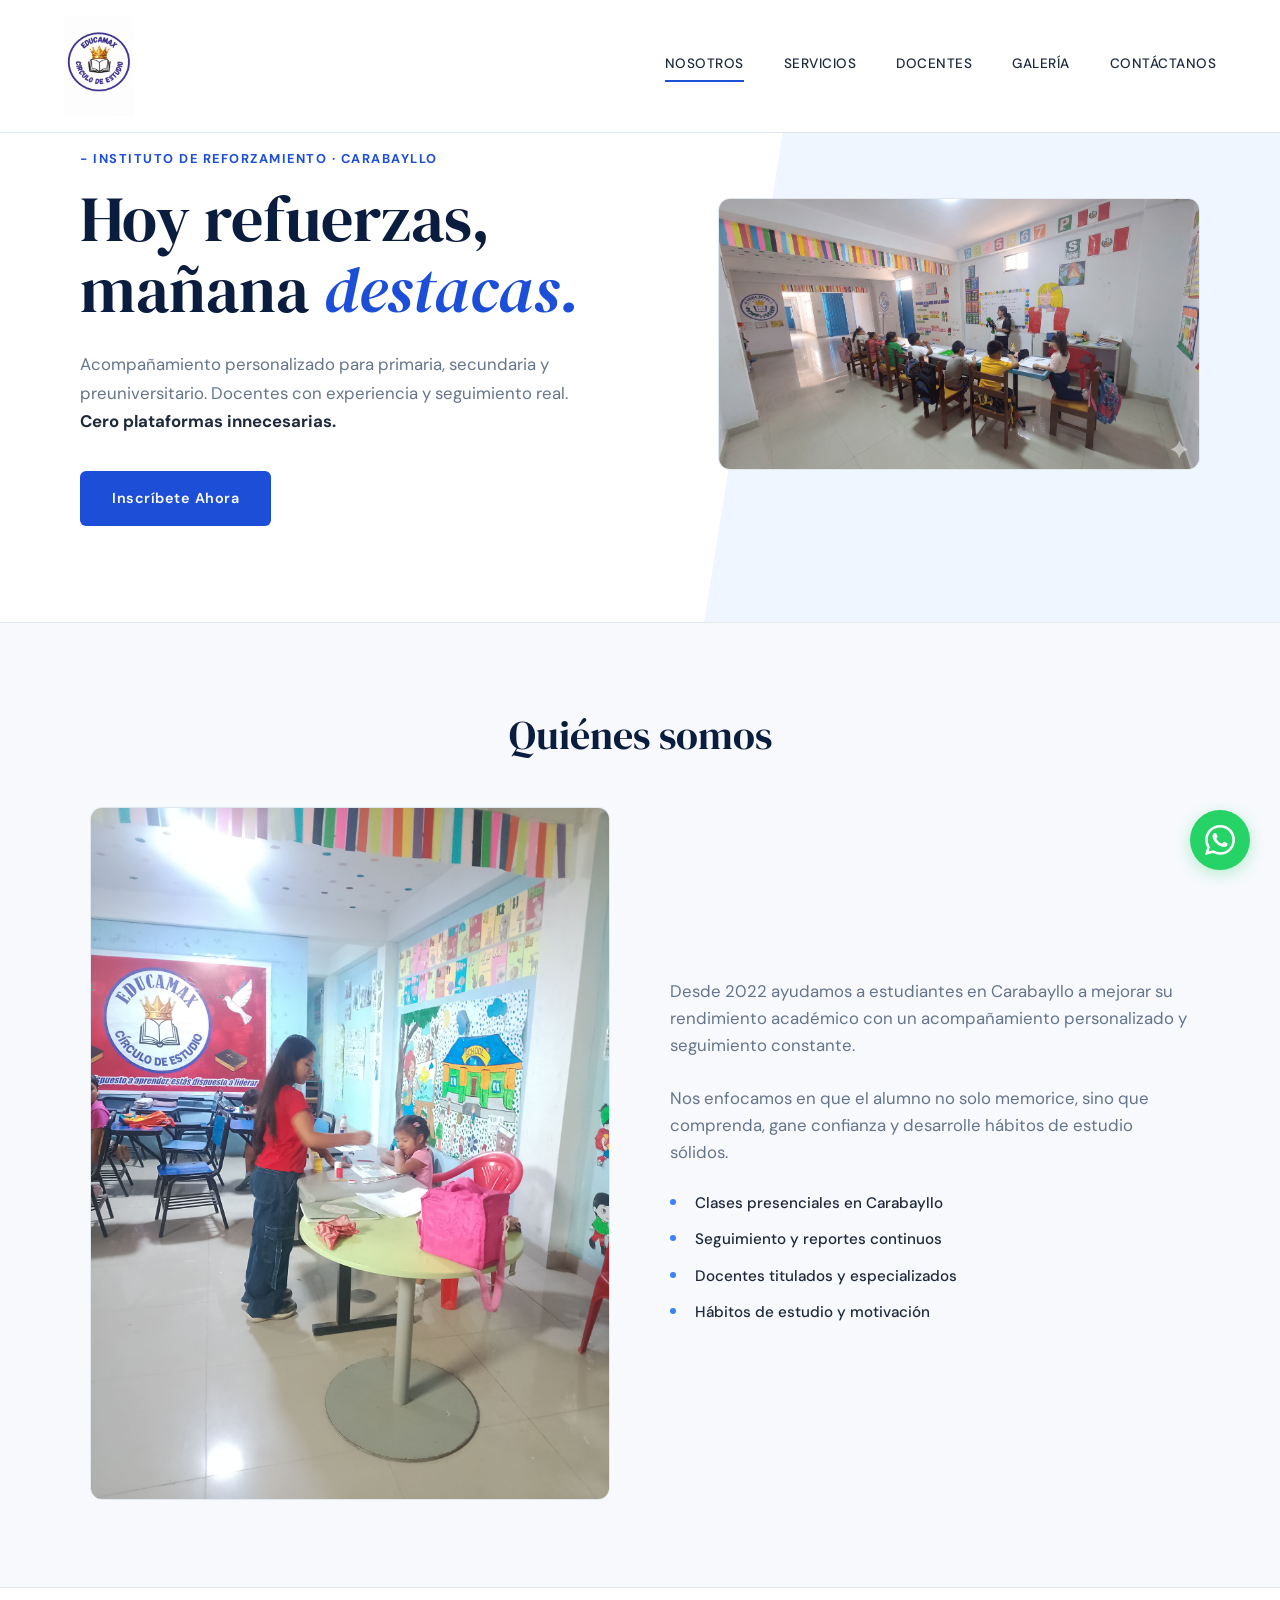
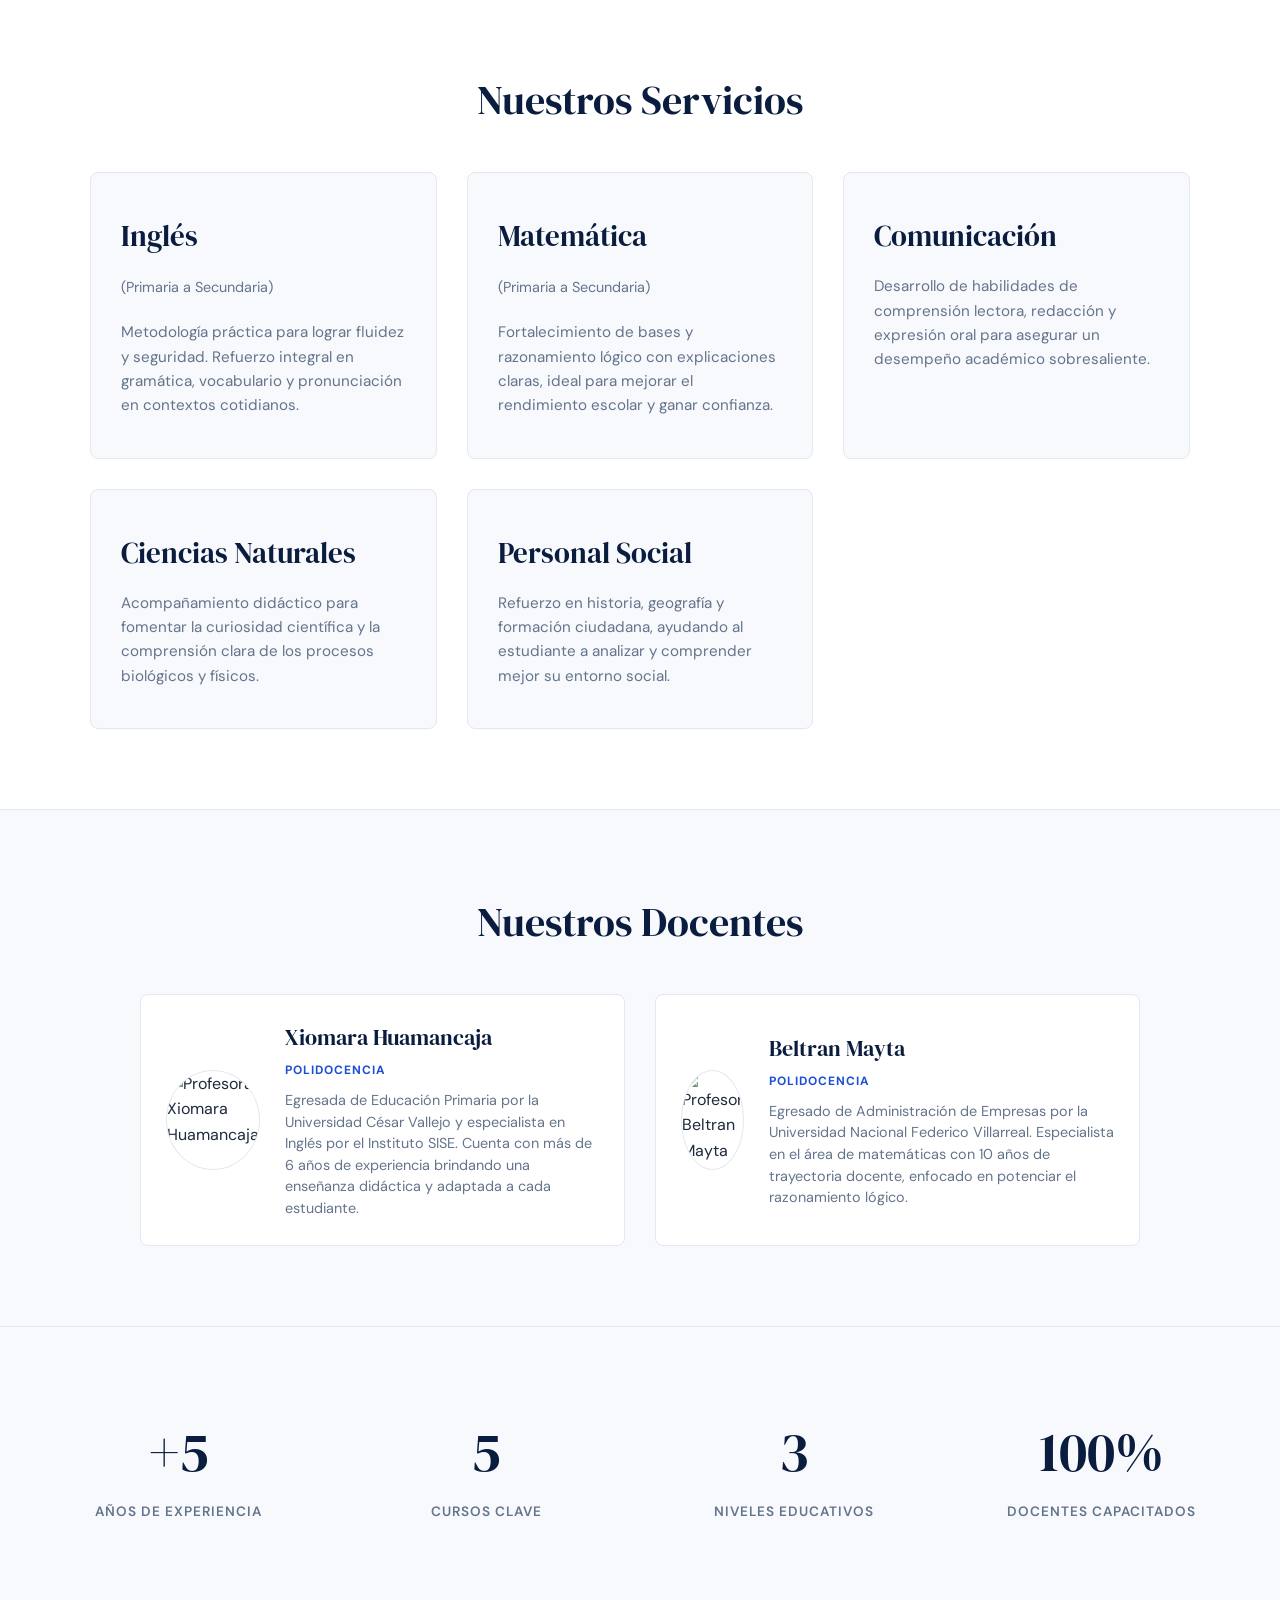
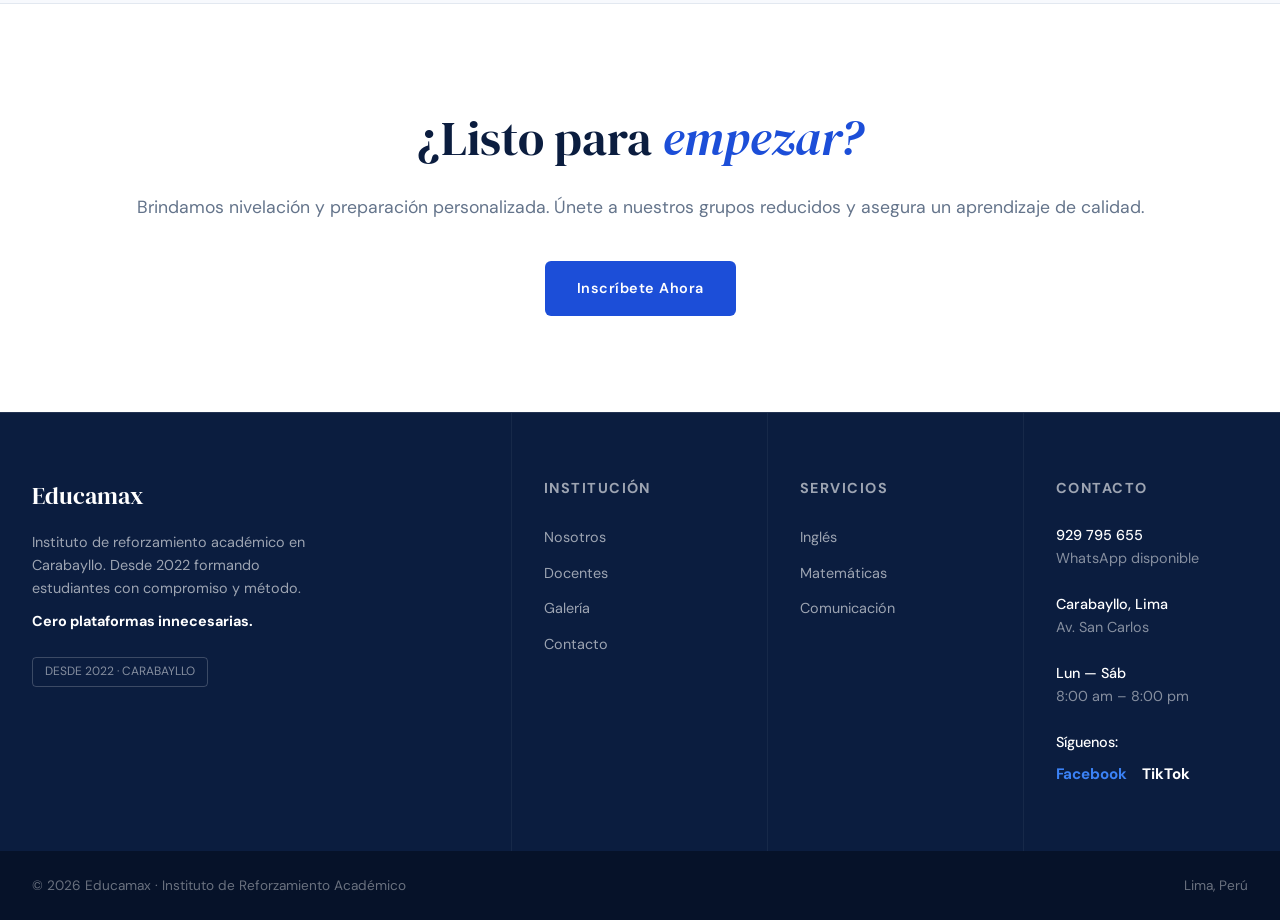
==== commit 568ad420: "Add files via upload" ====
--- a/index.html
+++ b/index.html
@@ -5,7 +5,7 @@
     <meta charset="UTF-8">
     <meta name="viewport" content="width=device-width, initial-scale=1.0">
     <title>Refuerzo Académico en Carabayllo | EDUCAMAX</title>
-    <meta name="description" content="Centro de refuerzo académico en Carabayllo. Clases de Inglés, Matemática y Preparación Universitaria. Cero plataformas innecesarias.">
+    <meta name="description" content="Centro de refuerzo académico en Carabayllo. Nivelación y preparación personalizada. Cero plataformas innecesarias.">
     
     <!-- Google Fonts: DM Serif Display & DM Sans -->
     <link rel="preconnect" href="https://fonts.googleapis.com">
@@ -19,7 +19,7 @@
     <!-- NAVEGADOR UNIFICADO -->
     <nav class="navegador">
         <div class="logo">
-            <img src="logo.png" alt="Logotipo de Educamax">
+            <img src="logo 12.png" alt="Logotipo de Educamax">
         </div>
         <div class="textonav">
             <ul>
@@ -81,16 +81,24 @@
             <h2>Nuestros Servicios</h2>
             <div class="cards">
                 <div class="card">
-                    <h3>Inglés</h3>
-                    <p>Metodología práctica para que logres expresarte con seguridad. Refuerza gramática, vocabulario y pronunciación en contextos cotidianos y académicos.</p>
-                </div>
-                <div class="card">
-                    <h3>Matemáticas</h3>
-                    <p>Fortalece tus bases y razonamiento lógico con explicaciones claras. Ideal para mejorar tu rendimiento escolar y ganar confianza en las ciencias exactas.</p>
-                </div>
-                <div class="card">
-                    <h3>Pre-Universitario</h3>
-                    <p>Entrenamiento intensivo y simulacros tipo examen para asegurar tu ingreso a universidades públicas. Asesoría constante en áreas clave.</p>
+                    <h3>Inglés <br><span style="font-size: 0.9rem; font-family: var(--fb); color: var(--medio);">(Primaria a Secundaria)</span></h3>
+                    <p>Metodología práctica para lograr fluidez y seguridad. Refuerzo integral en gramática, vocabulario y pronunciación en contextos cotidianos.</p>
+                </div>
+                <div class="card">
+                    <h3>Matemática <br><span style="font-size: 0.9rem; font-family: var(--fb); color: var(--medio);">(Primaria a Secundaria)</span></h3>
+                    <p>Fortalecimiento de bases y razonamiento lógico con explicaciones claras, ideal para mejorar el rendimiento escolar y ganar confianza.</p>
+                </div>
+                <div class="card">
+                    <h3>Comunicación</h3>
+                    <p>Desarrollo de habilidades de comprensión lectora, redacción y expresión oral para asegurar un desempeño académico sobresaliente.</p>
+                </div>
+                <div class="card">
+                    <h3>Ciencias Naturales</h3>
+                    <p>Acompañamiento didáctico para fomentar la curiosidad científica y la comprensión clara de los procesos biológicos y físicos.</p>
+                </div>
+                <div class="card">
+                    <h3>Personal Social</h3>
+                    <p>Refuerzo en historia, geografía y formación ciudadana, ayudando al estudiante a analizar y comprender mejor su entorno social.</p>
                 </div>
             </div>
         </section>
@@ -104,16 +112,16 @@
                         <img src="Gemini_Generated_Image_xz8tyxxz8tyxxz8t.png" alt="Profesora Xiomara Huamancaja">
                         <div class="profe-info">
                             <h3>Xiomara Huamancaja</h3>
-                            <h5>INGLÉS</h5>
-                            <p>Especialista en enseñanza práctica, enfocada en que el estudiante hable, comprenda y gane total seguridad al comunicarse.</p>
+                            <h5>POLIDOCENCIA</h5>
+                            <p>Egresada de Educación Primaria por la Universidad César Vallejo y especialista en Inglés por el Instituto SISE. Cuenta con más de 6 años de experiencia brindando una enseñanza didáctica y adaptada a cada estudiante.</p>
                         </div>
                     </div>
                     <div class="profe">
                         <img src="Gemini_Generated_Image_eztgezeztgezeztg.png" alt="Profesor Beltran Mayta">
                         <div class="profe-info">
                             <h3>Beltran Mayta</h3>
-                            <h5>MATEMÁTICA</h5>
-                            <p>Especialista en razonamiento lógico y refuerzo de bases matemáticas para potenciar el rendimiento académico escolar y preuniversitario.</p>
+                            <h5>POLIDOCENCIA</h5>
+                            <p>Egresado de Administración de Empresas por la Universidad Nacional Federico Villarreal. Especialista en el área de matemáticas con 10 años de trayectoria docente, enfocado en potenciar el razonamiento lógico.</p>
                         </div>
                     </div>
                 </div>
@@ -123,15 +131,15 @@
         <!-- ESTADÍSTICAS -->
         <section class="estadisticas">
             <div class="llamado">
-                <h2>+3</h2>
+                <h2>+5</h2>
                 <p>AÑOS DE EXPERIENCIA</p>
             </div>
             <div class="llamado">
+                <h2>5</h2>
+                <p>CURSOS CLAVE</p>
+            </div>
+            <div class="llamado">
                 <h2>3</h2>
-                <p>CURSOS CLAVE</p>
-            </div>
-            <div class="llamado">
-                <h2>4</h2>
                 <p>NIVELES EDUCATIVOS</p>
             </div>
             <div class="llamado">
@@ -143,7 +151,7 @@
         <!-- CTA FINAL UNIFICADO -->
         <section class="cta">
             <h2>¿Listo para <em>empezar?</em></h2>
-            <p>Únete a nuestros grupos reducidos y asegura un aprendizaje de calidad.</p>
+            <p>Brindamos nivelación y preparación personalizada. Únete a nuestros grupos reducidos y asegura un aprendizaje de calidad.</p>
             <a href="https://forms.gle/BUqUn4tyPVAYPRiF9" class="btn-flat" target="_blank">Inscríbete Ahora</a>
         </section>
     </main>
@@ -169,7 +177,7 @@
             <ul class="ft-list">
                 <li><a href="servicios.html">Inglés</a></li>
                 <li><a href="servicios.html">Matemáticas</a></li>
-                <li><a href="servicios.html">Prep. Universitaria</a></li>
+                <li><a href="servicios.html">Comunicación</a></li>
             </ul>
         </div>
         <div class="ft-col">
@@ -180,7 +188,13 @@
                 <strong>Carabayllo, Lima</strong>
                 Av. San Carlos<br><br>
                 <strong>Lun — Sáb</strong>
-                8:00 am – 8:00 pm
+                8:00 am – 8:00 pm<br><br>
+
+                <strong>Síguenos:</strong>
+                <div class="ft-sociales">
+                    <a href="https://www.facebook.com/profile.php?id=61564145330400" target="_blank" class="social-fb">Facebook</a>
+                    <a href="https://www.tiktok.com/@educamaxcarabayllo" target="_blank" class="social-tk">TikTok</a>
+                </div>
             </div>
         </div>
     </footer>
@@ -196,5 +210,4 @@
         </svg>
     </a>
 </body>
-
 </html>
--- a/index.css
+++ b/index.css
@@ -72,8 +72,8 @@
 }
 
 .logo img {
-    height: 55px;
-    width: auto;
+    height: 100px;
+    width: 70px;
     display: block;
 }
 
@@ -434,7 +434,7 @@
 }
 
 /* ============================================================
-   FOOTER UNIFICADO
+   FOOTER UNIFICADO (CON REDES SOCIALES)
    ============================================================ */
 footer {
     background: var(--azul-900);
@@ -524,6 +524,37 @@
     font-weight: 500;
 }
 
+/* REDES SOCIALES DEL FOOTER */
+.ft-sociales {
+    margin-top: 8px;
+    display: flex;
+    gap: 15px;
+}
+
+.ft-sociales a {
+    text-decoration: none;
+    font-weight: 700;
+    font-size: 0.95rem;
+    transition: color 0.3s ease;
+}
+
+.social-fb {
+    color: var(--azul-400) !important;
+}
+
+.social-fb:hover {
+    color: var(--blanco) !important;
+}
+
+.social-tk {
+    color: var(--blanco) !important;
+}
+
+.social-tk:hover {
+    color: var(--azul-400) !important;
+}
+
+/* BARRA INFERIOR DEL FOOTER */
 .ft-bottom {
     background: #061229;
     padding: 1.5rem 2rem;
